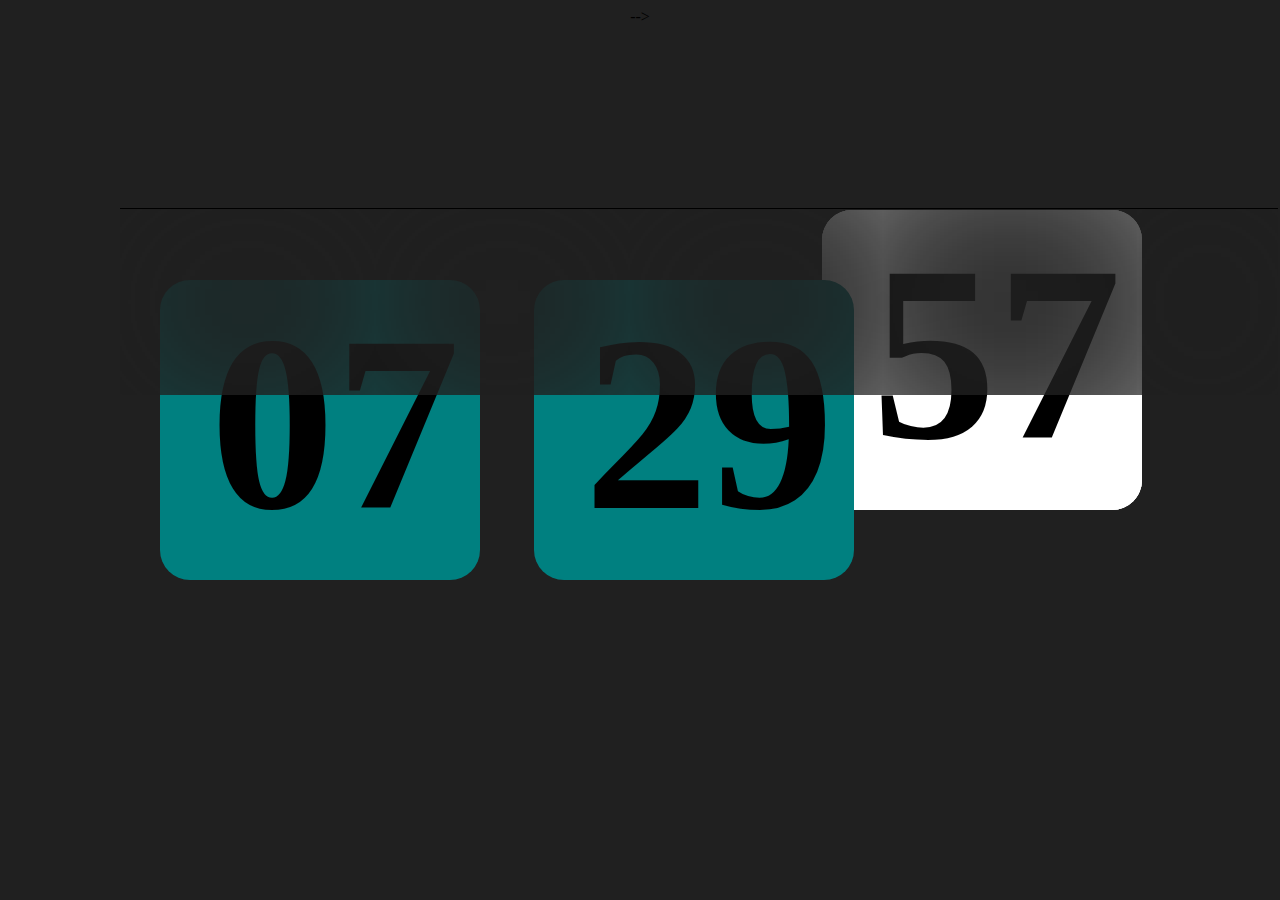
==== Flip_Clock/clock.html @ effd8264 "Comitted" ====
<!DOCTYPE html>
<html lang="en" dir="ltr">
  <head>
    <meta charset="utf-8">

    <link rel="stylesheet" href="clock.css">
    <title></title>
  </head>
  <body>

<section id="timedisplay">
<center>



      <ol>
        <li class="timelist"></li>
        <li class="timelist"></li>
        <li class="timelist"><b id="sssdis"></b></li>
      </ol>

      <ol style="list-style-type: none">

        <li id="shdis"><b id="hdis">HourDisplay</b></li>

        <li id="smdis"><b id="mdis"> HourDisplay </b></li>

        <li class="c-flip" id="ssdis"><b class="c-time" id="sdis" style="display: none"></b></li>

      </ol>

















</center>
</section>







<script id="date">
  setInterval(show, 1000)
  function show()
  {
    var da = new Date()
    var h = da.getHours();
    var m = da.getMinutes();
    var s = da.getSeconds();

    if(h<10){document.getElementById('hdis').innerHTML ="0"+ h;}
    else {document.getElementById('hdis').innerHTML = h;}


    if(m<10){document.getElementById('mdis').innerHTML ="0"+ m;}
    else {document.getElementById('mdis').innerHTML = m;}

    if(s<10){document.getElementById('sdis').innerHTML ="0"+ s;document.getElementById('sssdis').innerHTML ="0"+ s;}
    else {document.getElementById('sdis').innerHTML = s;document.getElementById('sssdis').innerHTML = s;}

  }
  show();
</script>
    <!-- <script type="text/javascript">
    document.getElementById('hinge').style.transform= 'rotateX(180deg)';
    </script> --> -->



  </body>
</html>
---- Flip_Clock/clock.css ----
body{
  vertical-align: middle;
  align-items: center;
  text-align: center;
  background-color: rgb(32,32,32);
}

ol{
  position: fixed;
  top: 192px;
  left: 120px;
}

li{
  display: inline-flex;
  border-radius: 30px;
  background-color: rgb(200,200,200);
  font-size: 250px;
  width: 270px;
  margin-right: 50px;
  height:300px;
  padding-left: 50px;
  text-align: center;
  background-color: teal;
}


.timelist{
  position: fixed;
  top: 210px;
  right: 88.5px;
  background-color: white;
  opacity:1;
}



.c-flip{
  background-color: transparent;
  opacity:1;
  animation-name: flipit;
  animation-delay: 2s;
  animation-duration: 1s;
  animation-iteration-count: infinite;
  z-index: 100;
  border-radius: 30px;

}


.c-flip::before{
 top: 50%;
}

.c-flip::after{
  border-top: 1px solid black;
  box-shadow: inset 0 500px 500px #202020;
  content: '';
  display: block;
  height: calc(50%);
  left: 0;
  position: absolute;
  text-align: center;
  width: 100%;
  }





.c-time{
    transform-style: preserve-3d;
  z-index: 100;
    backface-visibility: hidden;

}

.c-time::before{
  backface-visibility: visible;
}


.c-time::after{
  backface-visibility: visible;
}

@keyframes flipnum {
  0%{
    transform: rotateX(0deg);
  }
  25%{
      transform-style: preserve-3d;

  }
  50%{
    transform-style: preserve-3d;
    visibility: hidden;
  }
  75%{
    transform-style: preserve-3d;
    visibility: hidden;
  }
  90%{
    transform-style: preserve-3d;
    visibility: visible;
  }
}



@keyframes flipit{
  0%{
    transform: rotateX(0deg);
  }
  25%{
      transform-style: preserve-3d;
    transform: rotateX(-36deg);

  }
  50%{
    transform-style: preserve-3d;
    transform: rotateX(-72deg);
  }
  75%{
    transform-style: preserve-3d;
    transform: rotateX(-108deg);
  }
  100%{
    transform-style: preserve-3d;
    transform: rotateX(-180deg);
    visibility: hidden;
  }
}
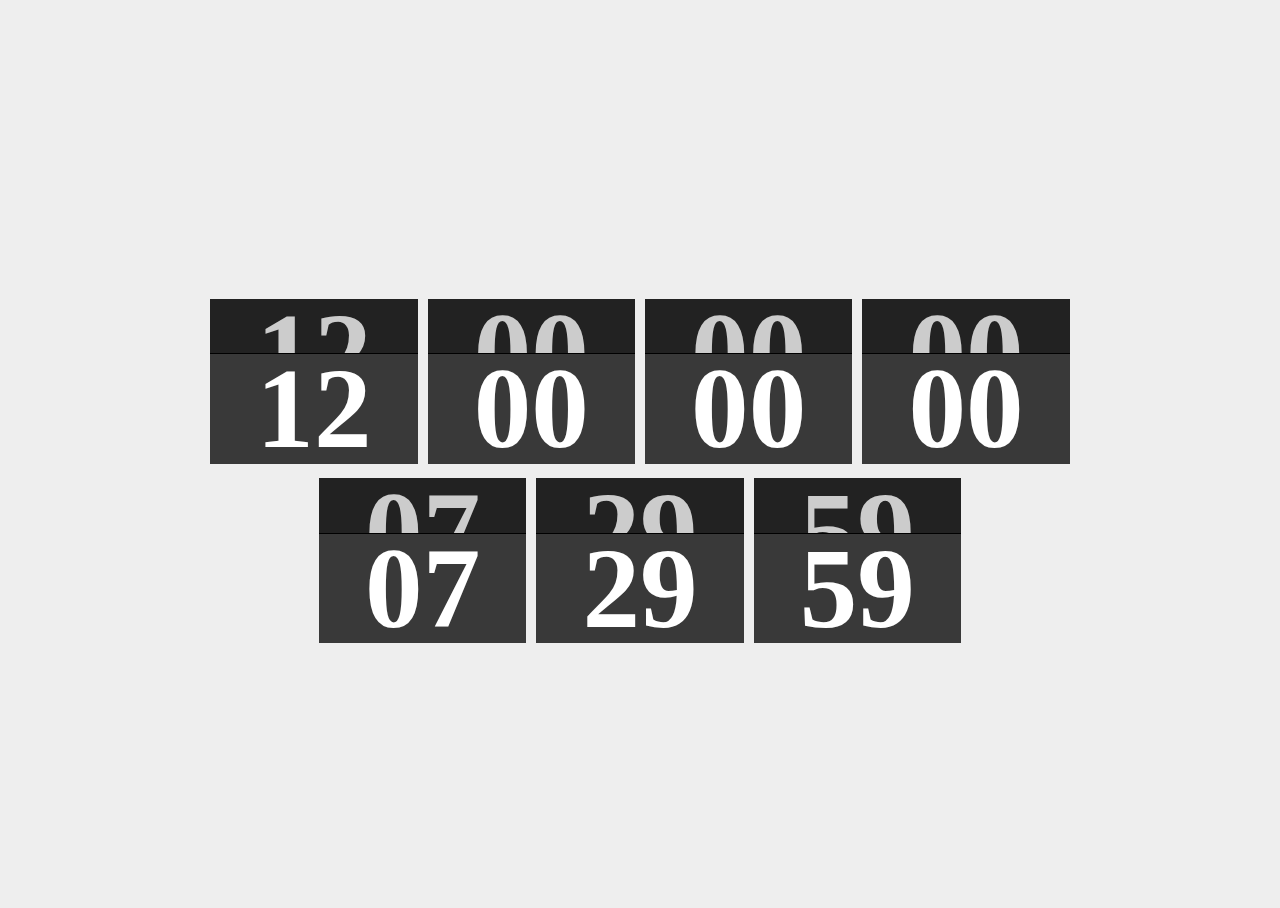
==== commit f19ff128: "changes for final profie" ====
--- a/Flip_Clock/clock.html
+++ b/Flip_Clock/clock.html
@@ -2,85 +2,10 @@
 <html lang="en" dir="ltr">
   <head>
     <meta charset="utf-8">
-
     <link rel="stylesheet" href="clock.css">
-    <title></title>
+    <title>clock</title>
   </head>
-  <body>
-
-<section id="timedisplay">
-<center>
-
-
-
-      <ol>
-        <li class="timelist"></li>
-        <li class="timelist"></li>
-        <li class="timelist"><b id="sssdis"></b></li>
-      </ol>
-
-      <ol style="list-style-type: none">
-
-        <li id="shdis"><b id="hdis">HourDisplay</b></li>
-
-        <li id="smdis"><b id="mdis"> HourDisplay </b></li>
-
-        <li class="c-flip" id="ssdis"><b class="c-time" id="sdis" style="display: none"></b></li>
-
-      </ol>
-
-
-
-
-
-
-
-
-
-
-
-
-
-
-
-
-
-</center>
-</section>
-
-
-
-
-
-
-
-<script id="date">
-  setInterval(show, 1000)
-  function show()
-  {
-    var da = new Date()
-    var h = da.getHours();
-    var m = da.getMinutes();
-    var s = da.getSeconds();
-
-    if(h<10){document.getElementById('hdis').innerHTML ="0"+ h;}
-    else {document.getElementById('hdis').innerHTML = h;}
-
-
-    if(m<10){document.getElementById('mdis').innerHTML ="0"+ m;}
-    else {document.getElementById('mdis').innerHTML = m;}
-
-    if(s<10){document.getElementById('sdis').innerHTML ="0"+ s;document.getElementById('sssdis').innerHTML ="0"+ s;}
-    else {document.getElementById('sdis').innerHTML = s;document.getElementById('sssdis').innerHTML = s;}
-
-  }
-  show();
-</script>
-    <!-- <script type="text/javascript">
-    document.getElementById('hinge').style.transform= 'rotateX(180deg)';
-    </script> --> -->
-
-
-
-  </body>
+<body>
+  <script type="text/javascript"  src="clock.js" ></script>
+</body>
 </html>
--- a/Flip_Clock/clock.css
+++ b/Flip_Clock/clock.css
@@ -1,133 +1,133 @@
-body{
-  vertical-align: middle;
+html { height: 100%; }
+body {
+  min-height: 100%;
+  display: flex;
+  flex-direction: column;
+  justify-content: center;
   align-items: center;
-  text-align: center;
-  background-color: rgb(32,32,32);
+  background: #EEE;
 }
 
-ol{
-  position: fixed;
-  top: 192px;
-  left: 120px;
+.flip-clock {
+  text-align: center;
+  perspective: 400px;
+  margin: 20px auto;
+
+  *,
+  *:before,
+  *:after { box-sizing: border-box; }
 }
 
-li{
-  display: inline-flex;
-  border-radius: 30px;
-  background-color: rgb(200,200,200);
-  font-size: 250px;
-  width: 270px;
-  margin-right: 50px;
-  height:300px;
-  padding-left: 50px;
-  text-align: center;
-  background-color: teal;
+.flip-clock__piece {
+  display: inline-block;
+  margin: 0 5px;
 }
 
-
-.timelist{
-  position: fixed;
-  top: 210px;
-  right: 88.5px;
-  background-color: white;
-  opacity:1;
+.flip-clock__slot {
+  font-size: 2vw;
 }
 
+@halfHeight: 0.72em;
+@borderRadius: 0.15em;
 
-
-.c-flip{
-  background-color: transparent;
-  opacity:1;
-  animation-name: flipit;
-  animation-delay: 2s;
-  animation-duration: 1s;
-  animation-iteration-count: infinite;
-  z-index: 100;
-  border-radius: 30px;
-
+.card {
+  display: block;
+  position: relative;
+  padding-bottom: @halfHeight;
+  font-size: 9vw;
+  line-height: 0.95;
 }
 
+.card__top,
+.card__bottom,
+.card__back::before,
+.card__back::after {
+  display: block;
+  height: @halfHeight;
+  color: #ccc;
+  background: #222;
 
-.c-flip::before{
- top: 50%;
+  border-radius: @borderRadius @borderRadius 0 0;
+  backface-visiblity: hidden;
+  transform-style: preserve-3d;
+  width: 1.8em;
+  transform: translateZ(0);
 }
 
-.c-flip::after{
-  border-top: 1px solid black;
-  box-shadow: inset 0 500px 500px #202020;
-  content: '';
-  display: block;
-  height: calc(50%);
+.card__bottom {
+  color: #FFF;
+  position: absolute;
+  top: 50%;
   left: 0;
-  position: absolute;
-  text-align: center;
-  width: 100%;
-  }
-
-
-
-
-
-.c-time{
-    transform-style: preserve-3d;
-  z-index: 100;
-    backface-visibility: hidden;
-
+  border-top: solid 1px #000;
+  background: #393939;
+  border-radius: 0 0 @borderRadius @borderRadius;
+  pointer-events: none;
+  overflow: hidden;
 }
 
-.c-time::before{
-  backface-visibility: visible;
+.card__bottom::after {
+  display: block;
+  margin-top: -@halfHeight;
 }
 
-
-.c-time::after{
-  backface-visibility: visible;
+.card__back::before,
+.card__bottom::after {
+  content: attr(data-value);
 }
 
-@keyframes flipnum {
-  0%{
+.card__back {
+  position: absolute;
+  top: 0;
+  height: 100%;
+  left: 0%;
+  pointer-events: none;
+}
+
+.card__back::before {
+  position: relative;
+  z-index: -1;
+  overflow: hidden;
+}
+
+.flip .card__back::before {
+  animation: flipTop 0.3s cubic-bezier(.37,.01,.94,.35);
+  animation-fill-mode: both;
+  transform-origin: center bottom;
+}
+
+.flip .card__back .card__bottom {
+  transform-origin: center top;
+  animation-fill-mode: both;
+  animation: flipBottom 0.6s cubic-bezier(.15,.45,.28,1);// 0.3s;
+}
+
+@keyframes flipTop {
+  0% {
     transform: rotateX(0deg);
+    z-index: 2;
   }
-  25%{
-      transform-style: preserve-3d;
-
+  0%, 99% {
+    opacity: 0.99;
   }
-  50%{
-    transform-style: preserve-3d;
-    visibility: hidden;
-  }
-  75%{
-    transform-style: preserve-3d;
-    visibility: hidden;
-  }
-  90%{
-    transform-style: preserve-3d;
-    visibility: visible;
+  100% {
+    transform: rotateX(-90deg);
+    opacity: 0;
   }
 }
 
-
-
-@keyframes flipit{
-  0%{
+@keyframes flipBottom {
+  0%, 50% {
+    z-index: -1;
+    transform: rotateX(90deg);
+    opacity: 0;
+  }
+  51% {
+    opacity: 0.99;
+  }
+  100% {
+    opacity: 0.99;
     transform: rotateX(0deg);
-  }
-  25%{
-      transform-style: preserve-3d;
-    transform: rotateX(-36deg);
-
-  }
-  50%{
-    transform-style: preserve-3d;
-    transform: rotateX(-72deg);
-  }
-  75%{
-    transform-style: preserve-3d;
-    transform: rotateX(-108deg);
-  }
-  100%{
-    transform-style: preserve-3d;
-    transform: rotateX(-180deg);
-    visibility: hidden;
+    z-index: 5;
   }
 }
